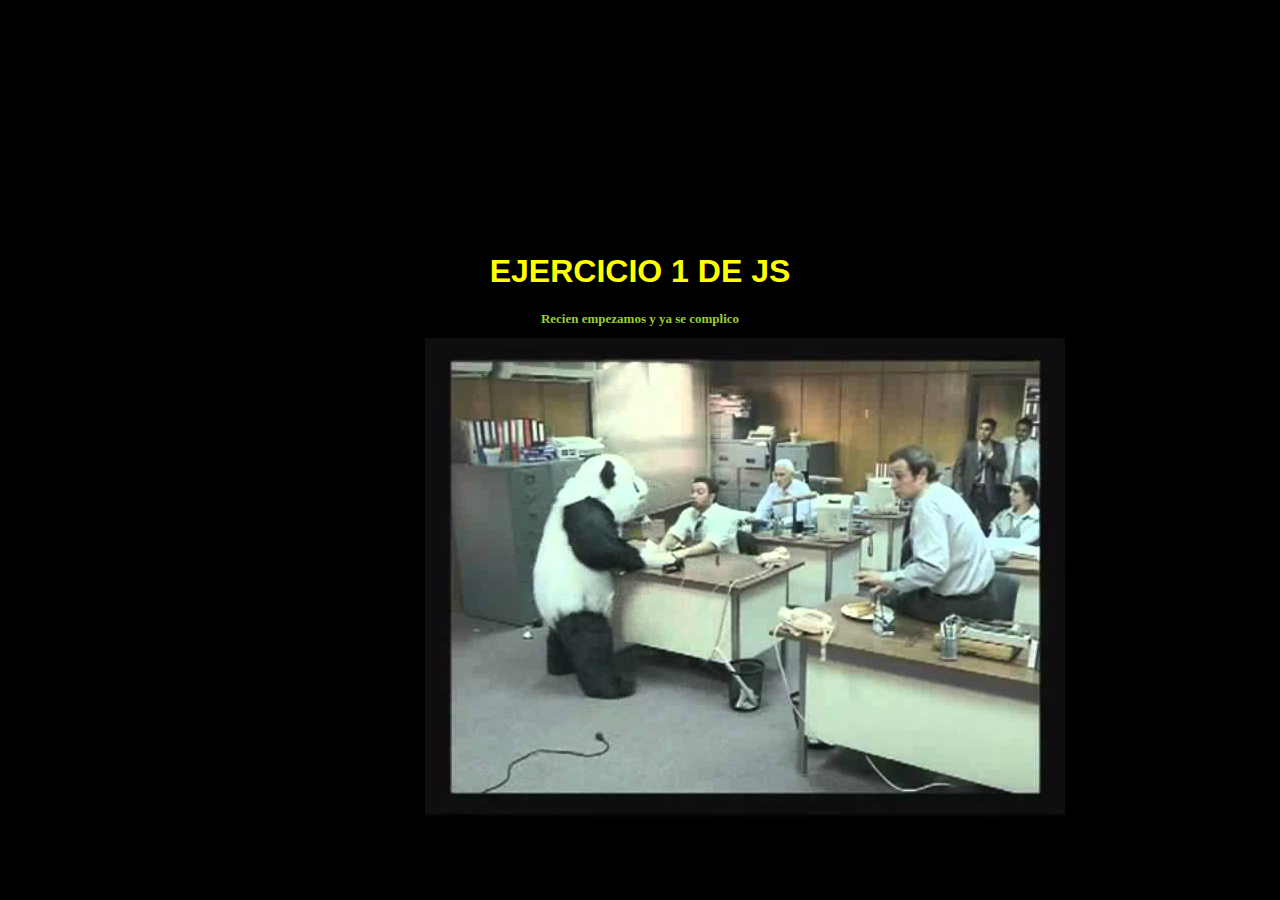
==== index.html @ a2fef1de "E1 DE JS" ====
<!DOCTYPE html>
<html lang="en">
<head>
    <meta charset="UTF-8">
    <meta http-equiv="X-UA-Compatible" content="IE=edge">
    <meta name="viewport" content="width=device-width, initial-scale=1.0">
    <link rel="stylesheet" href="index.css">
    <title>E1 JS</title>
</head>
<body>
    <h1> EJERCICIO 1 DE JS </h1>
    <h2> Recien empezamos y ya se complico</h2>
    <div>
        <img src="./panda pc.jpg" alt="panda rompe pc">
    </div>
    <script src="index.js"></script>
</body>
</html>
---- index.css ----
body {
    background: black;
}

h1 {
    color: yellow;
    font-family: Impact, Haettenschweiler, 'Arial Narrow Bold', sans-serif;
    text-align: center;
    margin-top: 20%;
}

h2 {
    color: yellowgreen;
    font-size: small;
    text-align: center;
}

img {
    align-items: center;
    align-content: center;
    padding-left: 33%;
}
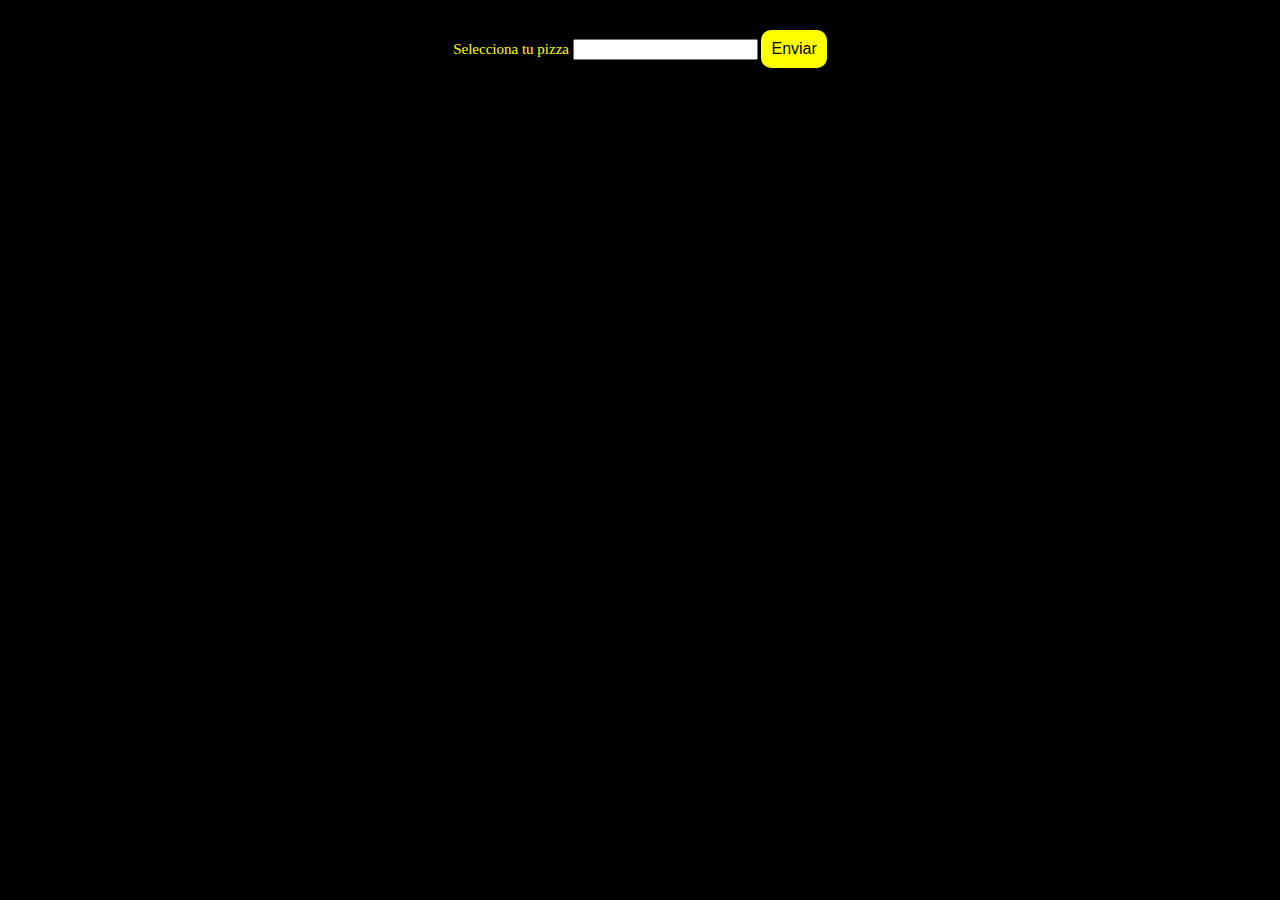
==== commit 3def17ae: "EJ2" ====
--- a/index.html
+++ b/index.html
@@ -5,14 +5,19 @@
     <meta http-equiv="X-UA-Compatible" content="IE=edge">
     <meta name="viewport" content="width=device-width, initial-scale=1.0">
     <link rel="stylesheet" href="index.css">
-    <title>E1 JS</title>
+    <title>E2 JS</title>
 </head>
+
 <body>
-    <h1> EJERCICIO 1 DE JS </h1>
-    <h2> Recien empezamos y ya se complico</h2>
-    <div>
-        <img src="./panda pc.jpg" alt="panda rompe pc">
-    </div>
-    <script src="index.js"></script>
+<div class="container text" id="contenedor">
+<h1 class="select" id="nombre"></h1>
+<h4 class="select" id="precio"></h4>
+<div class="select">
+<span class="id">Selecciona tu pizza</span>
+<input type="number" name="pizza-id">
+<button class="btn" id="enviar">Enviar</button>
+</div>
+</div>
+<script src="index.js"></script>
 </body>
 </html>--- a/index.css
+++ b/index.css
@@ -9,14 +9,37 @@
     margin-top: 20%;
 }
 
-h2 {
-    color: yellowgreen;
-    font-size: small;
-    text-align: center;
+.text {
+    color: yellow;
+    font-size: 15px;
 }
 
-img {
-    align-items: center;
-    align-content: center;
-    padding-left: 33%;
+.alert {
+    text-transform: uppercase;
+    padding-block: 15px;
+    color: rgb(104, 104, 104);
+    background: rgba(255, 255, 255, 0.755);
+    border: 1px solid rgb(191, 191, 191);
+    border-radius: 10px;
+}
+
+.container {
+    max-width: 1200px; 
+    margin: 0 auto;
+}  
+
+.select{
+    margin-top: 30px;
+    text-align: center;
+} 
+
+.btn {
+    padding: 10px;
+    font-size: 16px;
+    border: none;
+    outline: 0px;
+    background:yellow;
+    color: black;
+    border-radius: 10px;
+    cursor: pointer;
 }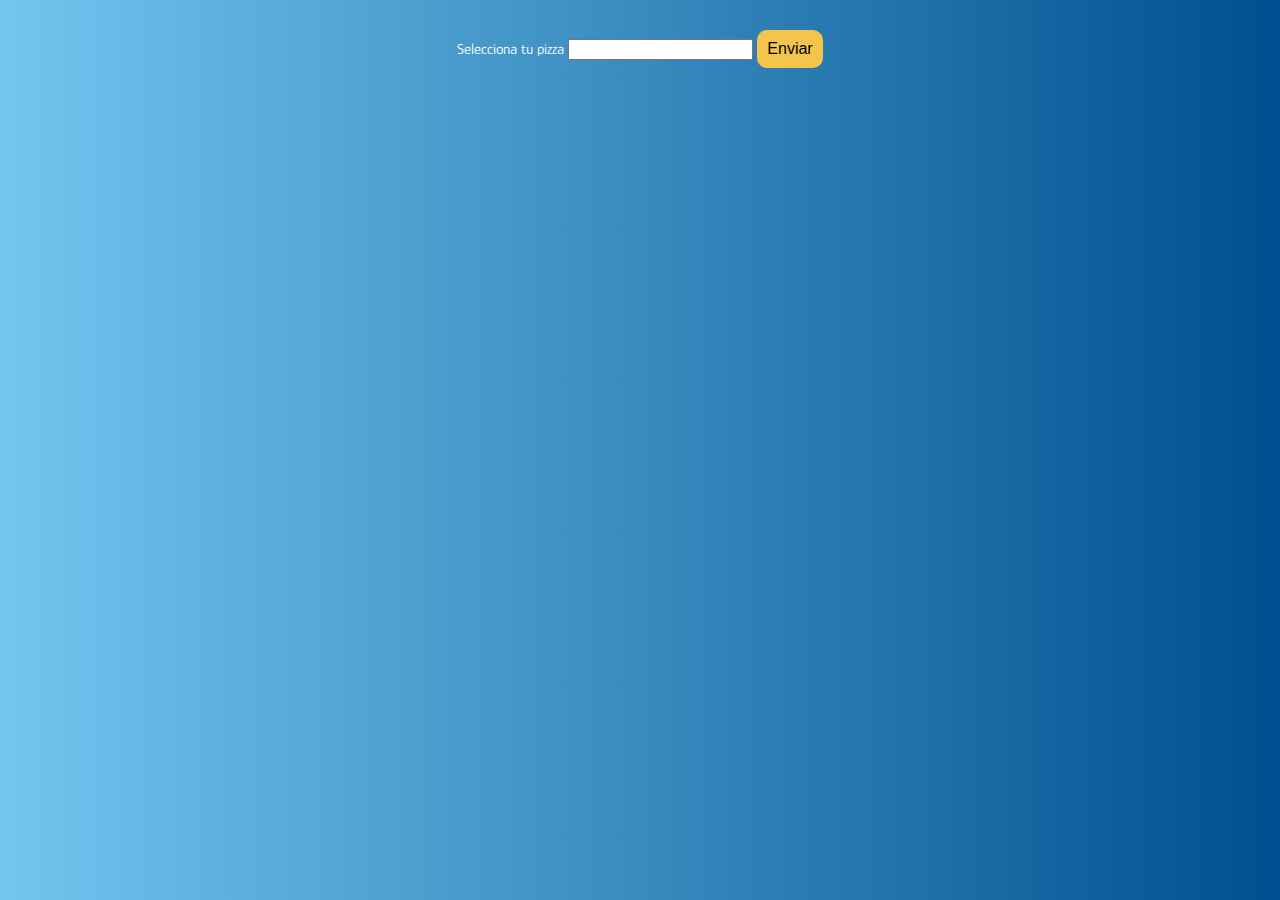
==== commit ed946239: "proyecto pizza" ====
--- a/index.html
+++ b/index.html
@@ -5,19 +5,25 @@
     <meta http-equiv="X-UA-Compatible" content="IE=edge">
     <meta name="viewport" content="width=device-width, initial-scale=1.0">
     <link rel="stylesheet" href="index.css">
-    <title>E2 JS</title>
+    <link href="https://fonts.googleapis.com/css2?family=Fjalla+One&family=Glory:ital,wght@0,700;1,400;1,600&display=swap" rel="stylesheet">
+
+    <title>PIZZERIA JS</title>
 </head>
 
 <body>
+<main>
 <div class="container text" id="contenedor">
 <h1 class="select" id="nombre"></h1>
+<h3 class="select" id="ingredientes"></h3>
 <h4 class="select" id="precio"></h4>
 <div class="select">
 <span class="id">Selecciona tu pizza</span>
 <input type="number" name="pizza-id">
 <button class="btn" id="enviar">Enviar</button>
+<div class="card-body" id="cards">
 </div>
 </div>
+</main>
 <script src="index.js"></script>
 </body>
 </html>--- a/index.css
+++ b/index.css
@@ -1,17 +1,20 @@
 body {
-    background: black;
+    background: linear-gradient(90deg, #72C6EF 0%, #004E8F 100%);
+    font-family: 'Fjalla One', sans-serif;
+font-family: 'Glory', sans-serif;
 }
 
 h1 {
-    color: yellow;
+    color:aliceblue;
     font-family: Impact, Haettenschweiler, 'Arial Narrow Bold', sans-serif;
     text-align: center;
     margin-top: 20%;
 }
 
 .text {
-    color: yellow;
+    color: aliceblue;
     font-size: 15px;
+    font-family: glory;
 }
 
 .alert {
@@ -38,8 +41,8 @@
     font-size: 16px;
     border: none;
     outline: 0px;
-    background:yellow;
+    background: #F4C54C;
     color: black;
     border-radius: 10px;
     cursor: pointer;
-}+}
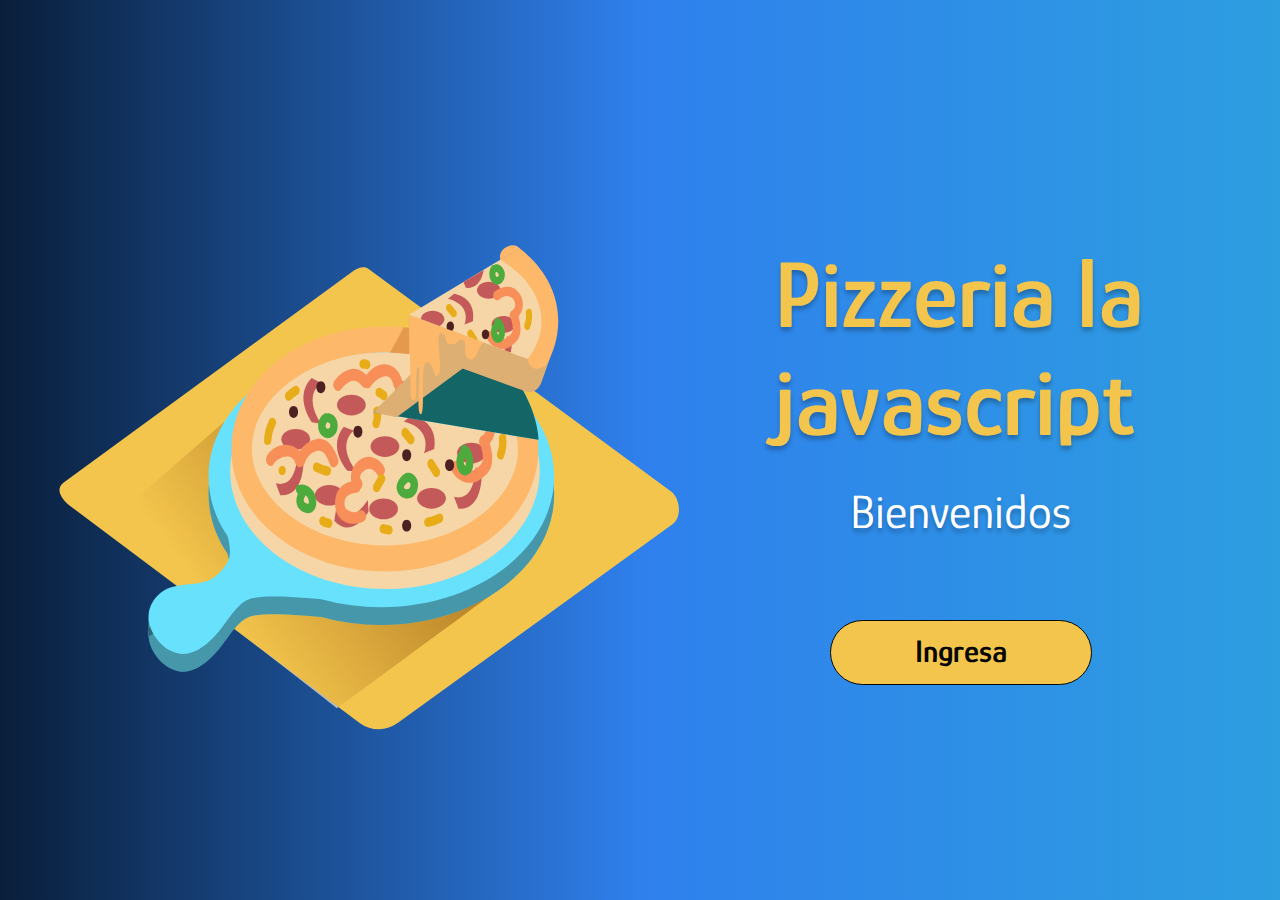
==== commit d7865698: "proyecto e3" ====
--- a/index.html
+++ b/index.html
@@ -4,26 +4,21 @@
     <meta charset="UTF-8">
     <meta http-equiv="X-UA-Compatible" content="IE=edge">
     <meta name="viewport" content="width=device-width, initial-scale=1.0">
-    <link rel="stylesheet" href="index.css">
+    <link rel="stylesheet" href="landing.css">
     <link href="https://fonts.googleapis.com/css2?family=Fjalla+One&family=Glory:ital,wght@0,700;1,400;1,600&display=swap" rel="stylesheet">
-
-    <title>PIZZERIA JS</title>
+    <title>Ingreso - Pizzeria JS</title>
 </head>
 
 <body>
-<main>
-<div class="container text" id="contenedor">
-<h1 class="select" id="nombre"></h1>
-<h3 class="select" id="ingredientes"></h3>
-<h4 class="select" id="precio"></h4>
-<div class="select">
-<span class="id">Selecciona tu pizza</span>
-<input type="number" name="pizza-id">
-<button class="btn" id="enviar">Enviar</button>
-<div class="card-body" id="cards">
-</div>
-</div>
+<main class="contenedor">
+    <div class="contenedor-textos">
+        <h1 class="title"> Pizzeria la javascript</h1>
+        <h2 class="sub"> Bienvenidos</h2>
+        <a href="landing.html" class="btn">Ingresa</a>
+    </div>
+    <div class="contenedor-img">
+        <img src="./Pizza_Isometric 1.svg" alt="pizza cortada">
+    </div>
 </main>
-<script src="index.js"></script>
 </body>
-</html>+</html>
--- a/landing.css
+++ b/landing.css
@@ -0,0 +1,114 @@
+*{
+    margin: 0;
+    padding: 0;
+    box-sizing: border-box;
+}
+
+body {
+    font-family: 'Fjalla One', sans-serif;
+font-family: 'Glory', sans-serif;
+background: linear-gradient(90deg, #091E3A 0%, #2F80ED 50%, #2D9EE0 100%);
+}
+
+.contenedor{
+position: relative;
+height: 600px;
+display: flex;
+align-items: center;
+}
+
+.title {
+    position: absolute;
+width: 681px;
+height: 108px;
+left: 774px;
+top: 241px;
+
+font-family: 'Glory';
+font-style: normal;
+font-weight: 600;
+font-size: 96px;
+line-height: 108px;
+
+color: #F4C54C;
+
+text-shadow: 0px 4px 4px rgba(0, 0, 0, 0.25);
+}
+
+.sub{
+position: absolute;
+width: 762px;
+height: 152px;
+left: 850px;
+top: 485px;
+
+font-family: 'Glory';
+font-style: normal;
+font-weight: 400;
+font-size: 48px;
+line-height: 54px;
+
+color: #FFFFFF;
+
+text-shadow: 0px 4px 4px rgba(0, 0, 0, 0.25);
+}
+
+.btn{
+position: absolute;
+width: 262px;
+height: 65px;
+left: 830px;
+top: 620px;
+
+text-align: center;
+font-family: 'Glory';
+font-style: normal;
+font-weight: 600;
+font-size: 32px;
+line-height: 60px;
+color: #070707;
+text-decoration: none;
+
+background: #F4C54C;
+border: 1px solid #070707;
+border-radius: 50px;
+}
+
+.contenedor-img {
+    position: relative;
+width: 669px;
+height: 639px;
+left: 30px;
+top: 145px;
+overflow: hidden;
+}
+
+@media screen and (max-width: 800px){
+.contenedor{
+    flex-direction: column-reverse;
+}
+
+.contedor-textos{
+    display: flex;
+    padding-left: 0;
+    flex-direction: column;
+    justify-content: center;
+    align-items: center;
+    flex-basis: 40%;
+    text-align: center;
+}
+
+.titulo{
+    font-size: 35px;
+}
+.sub{
+    font-size: 20px;
+}
+.contenedor-img{
+    flex-basis: 60%;
+    width: 100%;
+    display: flex;
+    align-items: center;
+}
+}
+
